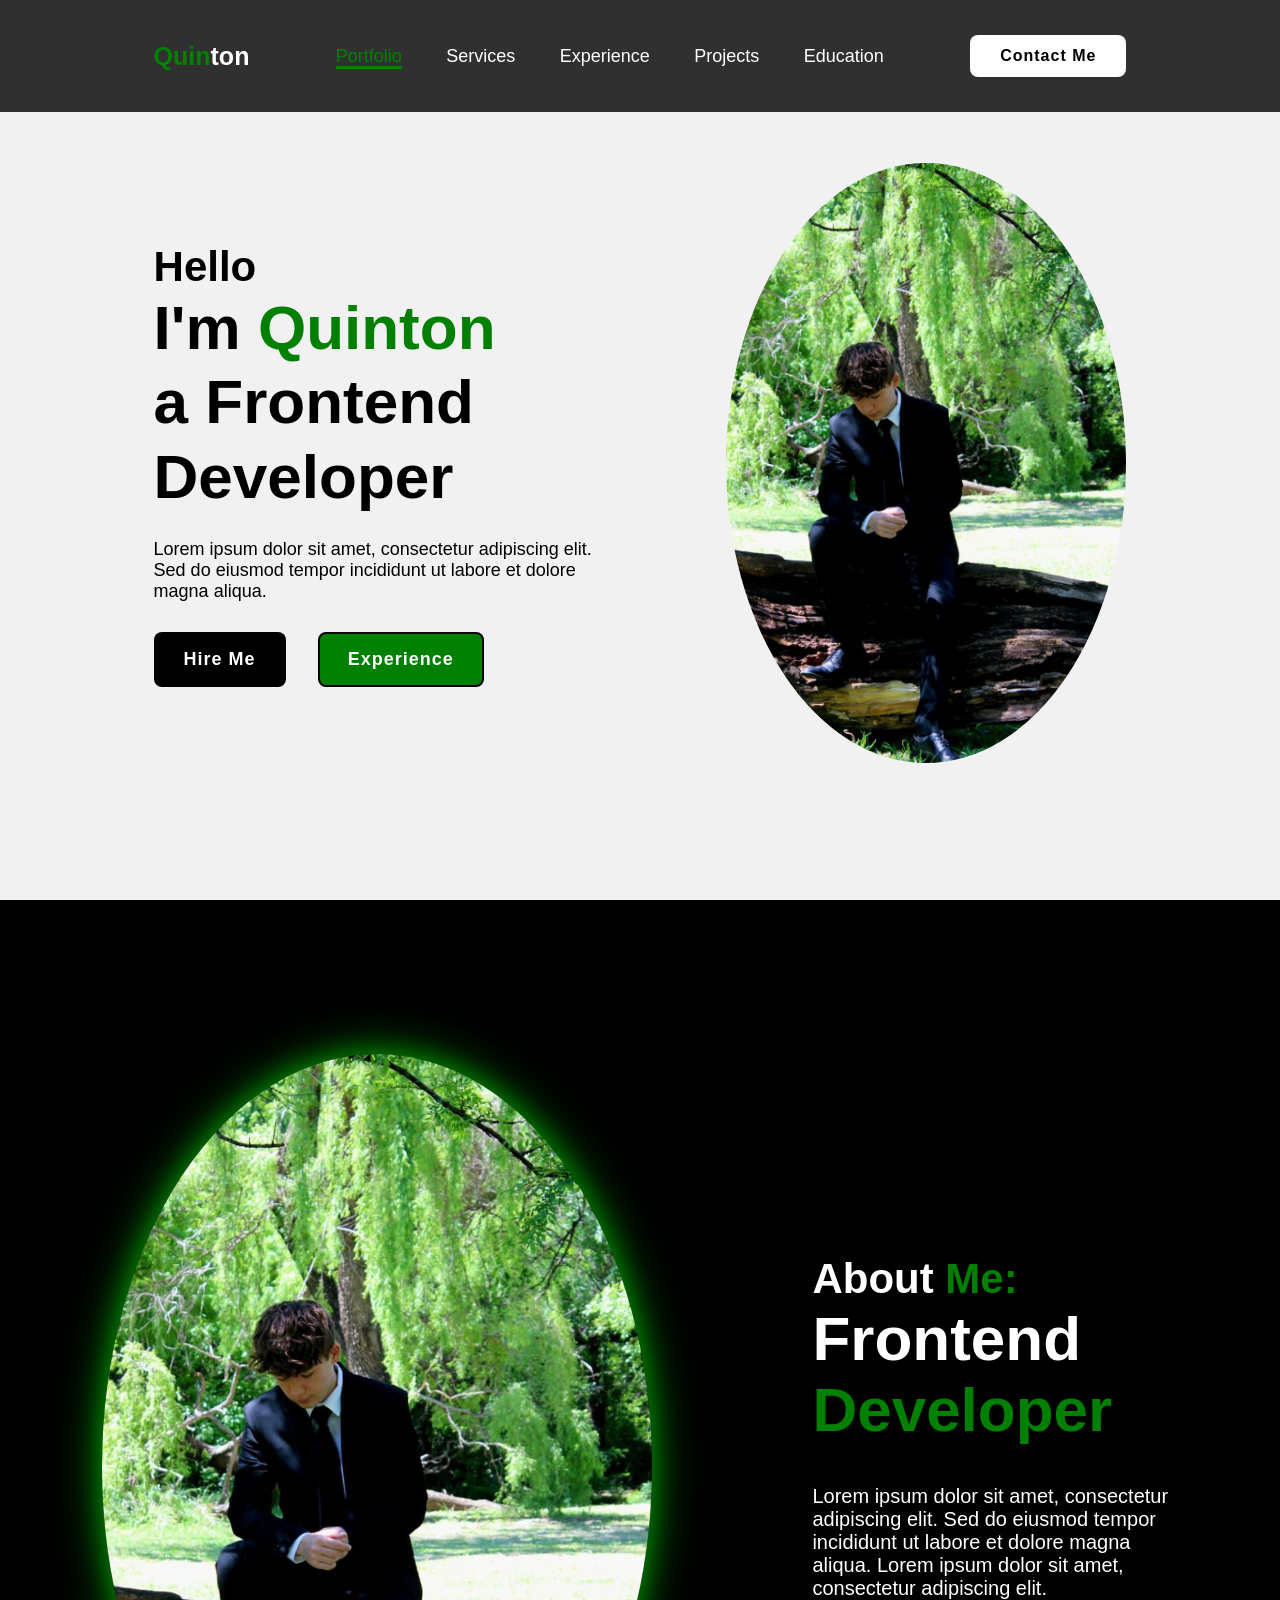
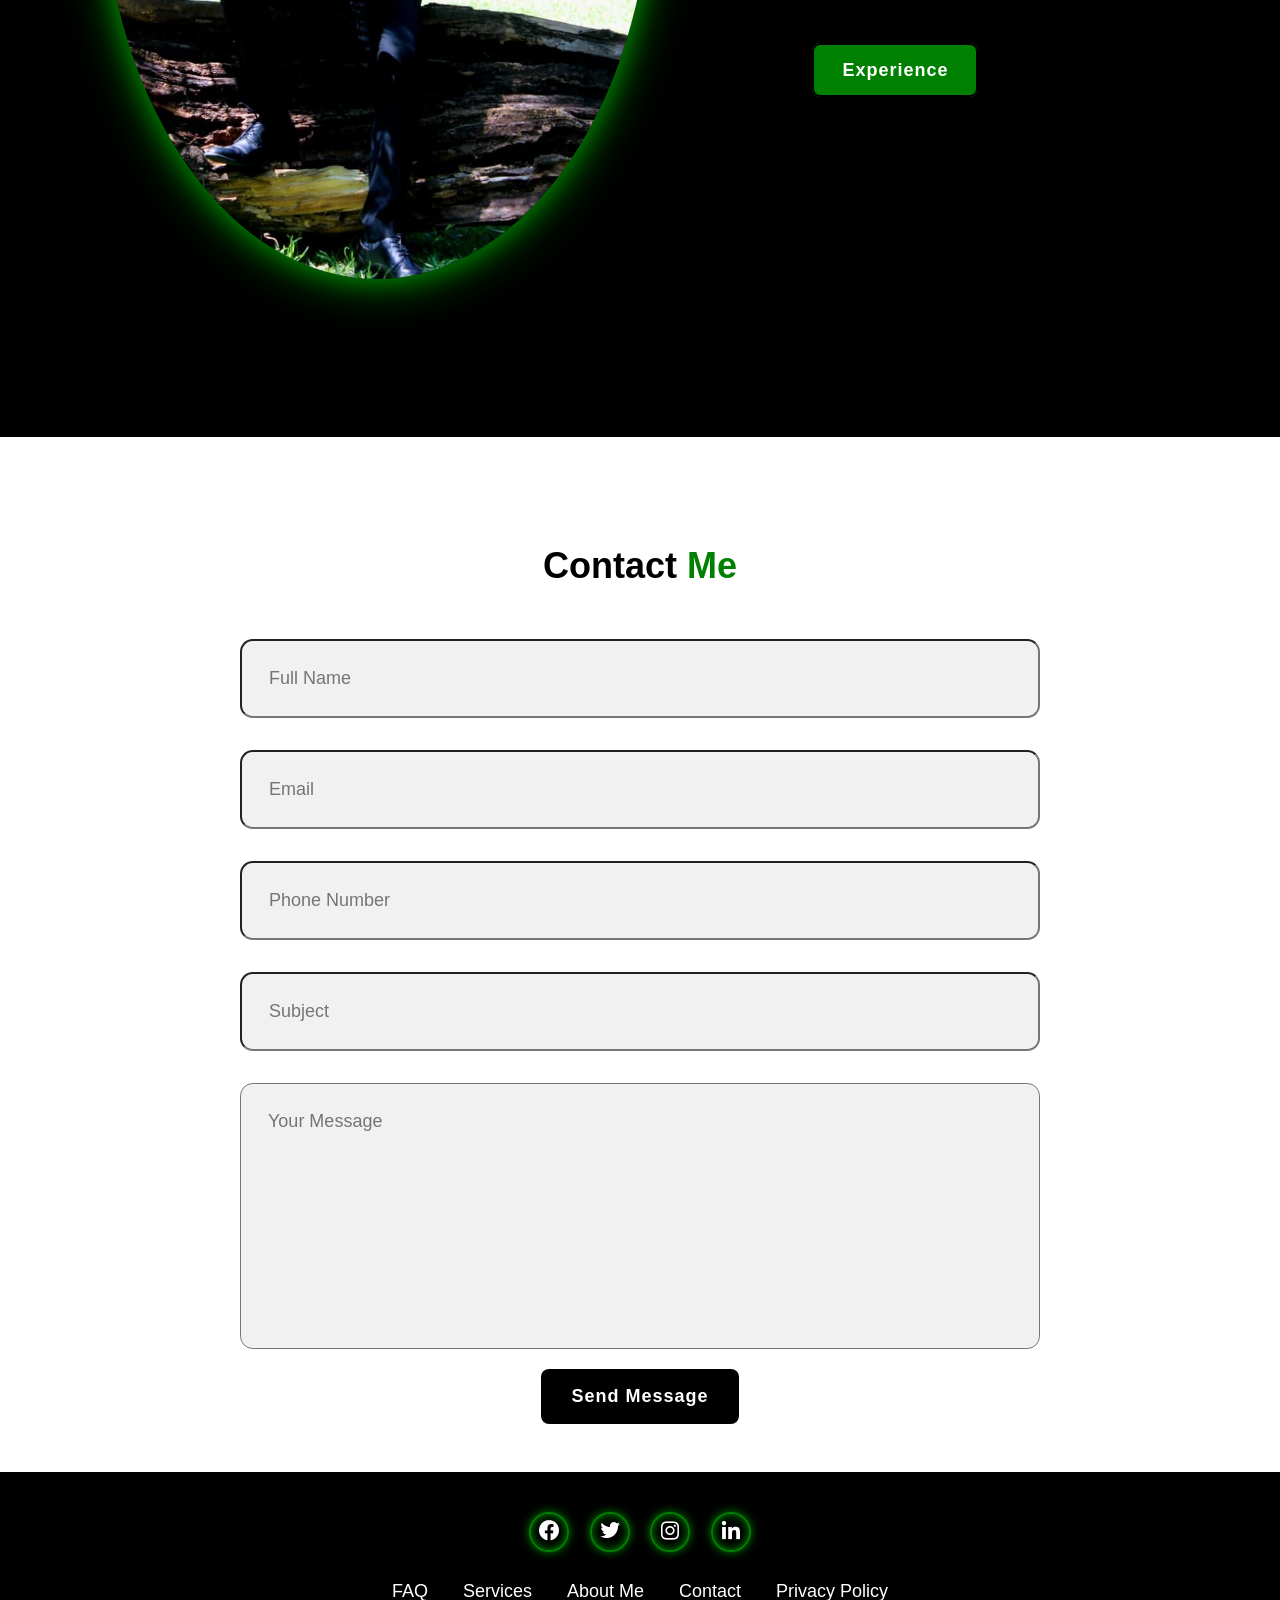
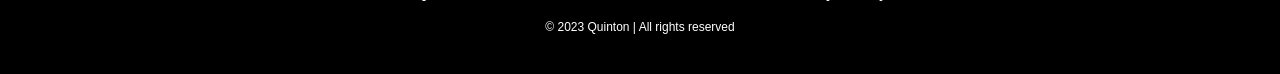
==== index.html @ c3e83a4f "Initial Portfolio" ====
<!DOCTYPE html>
<html lang="en">
    <head>
        <meta charset="UTF-8" />
        <meta name="viewport" content="width=device-width, initial-scale=1.0" />
        <title>Portfolio</title>
        <link rel="stylesheet" href="style.css" />
        <link href="https://unpkg.com/boxicons@2.1.4/css/boxicons.min.css"
        rel="stylesheet" />
    </head>
<body>
<header class="header">
    <a href="#" class="logo"><span>Quin</span>ton</a>
    <nav class="navbar">
        <a href="#" class="active">Portfolio</a>
        <a href="#">Services</a>
        <a href="#">Experience</a>
        <a href="#">Projects</a>
        <a href="#">Education</a>
    </nav>

    <a href="#" class="contact">Contact Me</a>
</header>

<section class="home">
<div class="home-content">
    <h3>Hello</h3>

<h1>I'm <span>Quinton<br></span>a Frontend Developer</h1>

<p>Lorem ipsum dolor sit amet, consectetur adipiscing elit. Sed do eiusmod tempor incididunt ut labore et dolore magna aliqua.</p>
<div class="btn-box">
    <button class="btn-1">Hire Me</button>
    <button class="btn-2">Experience</button>
</div>
</div>
    <div class="img-box">
        <img src="Pfp.jpeg" alt="" />
    </div>
</section>
<div class="section about">

    <div class="about-img">
        <img src="Pfp.jpeg" alt="" />
    </div>
    
    <div class="about-content">
        <h2 class="heading">About <span>Me:</span></h2>
        <h3>Frontend <span>Developer</span></h3>
        <p>Lorem ipsum dolor sit amet, consectetur adipiscing elit. Sed do eiusmod tempor incididunt ut labore et dolore magna aliqua. Lorem ipsum dolor sit amet, consectetur adipiscing elit.</p>
        <a href="#" class="btn-2">Experience</a>
    </div>
    </section>
</div>

<section class="contact-form">
    <h2 class="contact-me">Contact <span>Me</span></h2>

    <form action="#">

        <div class="input-box">
            <input type="text" placeholder="Full Name">
            <input type="email" placeholder="Email">
        </div>

        <div class="input-box">
            <input type="number" placeholder="Phone Number">
            <input type="text" placeholder="Subject">
        </div>

        <textarea name="" id="" cols="30" rows="10" placeholder="Your Message"></textarea>
        <input type="submit" value="Send Message" class="btn-1">
    </form>
</section>

<footer class="footer">

    <div class="social">
        <a href="#"><i class="bx bxl-facebook-circle"></i></a>
        <a href="#"><i class="bx bxl-twitter"></i></a>
        <a href="#"><i class="bx bxl-instagram"></i></a>
        <a href="#"><i class="bx bxl-linkedin"></i></a>
    </div>

    <ul class="list">
        <li>
            <a href="#">FAQ</a>
        </li>
        <li>
            <a href="#">Services</a>
        </li>
        <li>
            <a href="#">About Me</a>
        </li>
        <li>
            <a href="#">Contact</a>
        </li>
        <li>
            <a href="#">Privacy Policy</a>
        </li>
    </ul>

    <p class="copyright">© 2023 Quinton | All rights reserved</p>
</footer>
</body>
</html>
---- style.css ----
*{
    margin: 0;
    padding: 0;
    box-sizing: border-box;
    font-family: 'Poppins', sans-serif;
    text-decoration: none;
    list-style: none;
}

.header{
    position: fixed;
    top: 0;
    left: 0;
    width: 100%;
    padding: 35px 12%;
    background: rgba(0, 0, 0, 0.8);
    backdrop-filter: blur(10px);
    display: flex;
    justify-content: space-between;
    align-items: center;
    z-index: 100;
}
.logo{
    font-size: 25px;
    color: white;
    font-weight: 600;
    transition: 0.3s ease;
}
.logo:hover{
    color: green;
    text-shadow: 0 0 25px green,
                 0 0 50px green;
    transform: scale(1.1);             
}
span{
    color: green;
}
.navbar a{
    font-size: 18px;
    color: white;
    font-weight: 500;
    margin: 0 20px;
    border-bottom: 3px solid transparent;
    transition: 0.3s ease;
}
.navbar a:hover,
.navbar a.active{
    color: green;
    border-bottom: 3px solid green;
}
.contact{
    padding: 10px 28px;
    background-color: white;
    color: black;
    border: 2px solid transparent;
    border-radius: 8px;
    font-size: 16px;
    letter-spacing: 1px;
    font-weight: 600;
    transition: 0.3s ease;
}
.contact:hover{
    background-color: green;
    box-shadow: 0 0 25px green;
    color: white;
}
.home{
    width: 100%;
    min-height: 100vh;
    background: rgb(241, 241, 241);
    display: flex;
    align-items: center;
    gap: 7em;
    padding: 30px 12% 0;
}
.home-content{
    max-width: 800px;
}
.home-content h3{
    font-size: 42px;
}
.home-content h1{
    font-size: 62px;
    line-height: 1.2;
}
.home-content p{
    font-size: 18px;
    margin: 25px 0 30px;
}
.btn-box{
    width: 345px;
    display: flex;
    gap: 2em;
}
.btn-1{
    padding: 15px 28px;
    background-color: black;
    color: white;
    border: 2px solid transparent;
    border-radius: 8px;
    font-size: 18px;
    letter-spacing: 1px;
    font-weight: 600;
    transition: 0.3s ease;
    cursor: pointer;
}
.btn-1:hover{
    background-color: green;
    box-shadow: 0 0 25px green;
    border: 2px solid green;
}
.btn-2{
    padding: 15px 28px;
    background-color: green;
    color: white;
    border: 2px solid black;
    border-radius: 8px;
    font-size: 18px;
    letter-spacing: 1px;
    font-weight: 600;
    transition: 0.3s ease;
    cursor: pointer;
}
.btn-2:hover{
    background-color: black;
    box-shadow: 0 0 25px green;
}
.img-box img{
    border-radius: 50%;
    width: 400px;
}
::-webkit-scrollbar{
    width: 15px;
}
::-webkit-scrollbar-thumb{
    background-color: green;
}
::-webkit-scrollbar-track{
    background-color: rgba(0, 0, 0, 0.6);
    width: 50px;
}
.about{
    display: flex;
    justify-content: center;
    align-items: center;
    padding: 12% 8%;
    gap: 10em;
    background: black;
}
.about-img img{
    position: relative;
    width: 550px;
    box-shadow: 0 0 25px green,
                0 0 50px green;
    border-radius: 50%;            
}
.about-content h2{
  text-align: left;
  color: white;
  font-size: 42px;
}
.about-content h3{
    font-size: 62px;
    color: white;
}
.about-content p{
    color: white;
    font-size: 20px;
    margin: 2em 0 3em;
}

.contact-form h2{
    text-align: center;
    margin-top: 3em;
    margin-bottom: 1em;
    font-size: 36px;
}
.contact-form form{
    max-width: 50em;
    margin: 1rem auto;
    text-align: center;
    margin-bottom: 3em;
}
.contact-form form input-box{
    display: flex;
    justify-content: center;
    flex-wrap: wrap;
}
.contact-form form .input-box input, .contact-form form textarea{
 width: 100%;
 padding: 1.5em;
 font-size: 18px;
 color: black;
 background: rgb(241, 241, 241);
 border-radius: .8rem;
 margin: 1rem 0;
 resize: none;  
}
.footer{
    position: relative;
    bottom: 0;
    width: 100%;
    padding: 40px 0;
    background-color: black;
}
.footer .social{
    text-align: center;
    padding-bottom: 25px;
    color: white;
}
.footer .social a{
    color: white;
    font-size: 24px;
    border: 2px solid green;
    width: 40px;
    height: 40px;
    line-height: 38px;
    display: inline-block;
    text-align: center;
    border-radius: 50%;
    margin: 0 8px;
    box-shadow: inset 0 0 10px green, 0 0 10px green;
    transition: 0.3s ease;
}
.footer .social a:hover{
    transform: scale(1.2)translateY(-10px);
    color: green;
    border: 2px solid green;
}
.footer ul{
    margin-top: 0;
    padding: 0;
    font-size: 18px;
    line-height: 1.6;
    margin-bottom: 0;
    text-align: center;
}
.footer ul li a{
    color: white;
    border-bottom: 2px solid transparent;
    transition: 0.3s ease;
}
.footer ul li a:hover{
    border-bottom: 3px solid green;
}
.footer ul li{
    display: inline-block;
    padding: 0 15px;
}
.footer .copyright{
    text-align: center;
    color: white;
    font-size: 12px;
    margin-top: 15px;
}
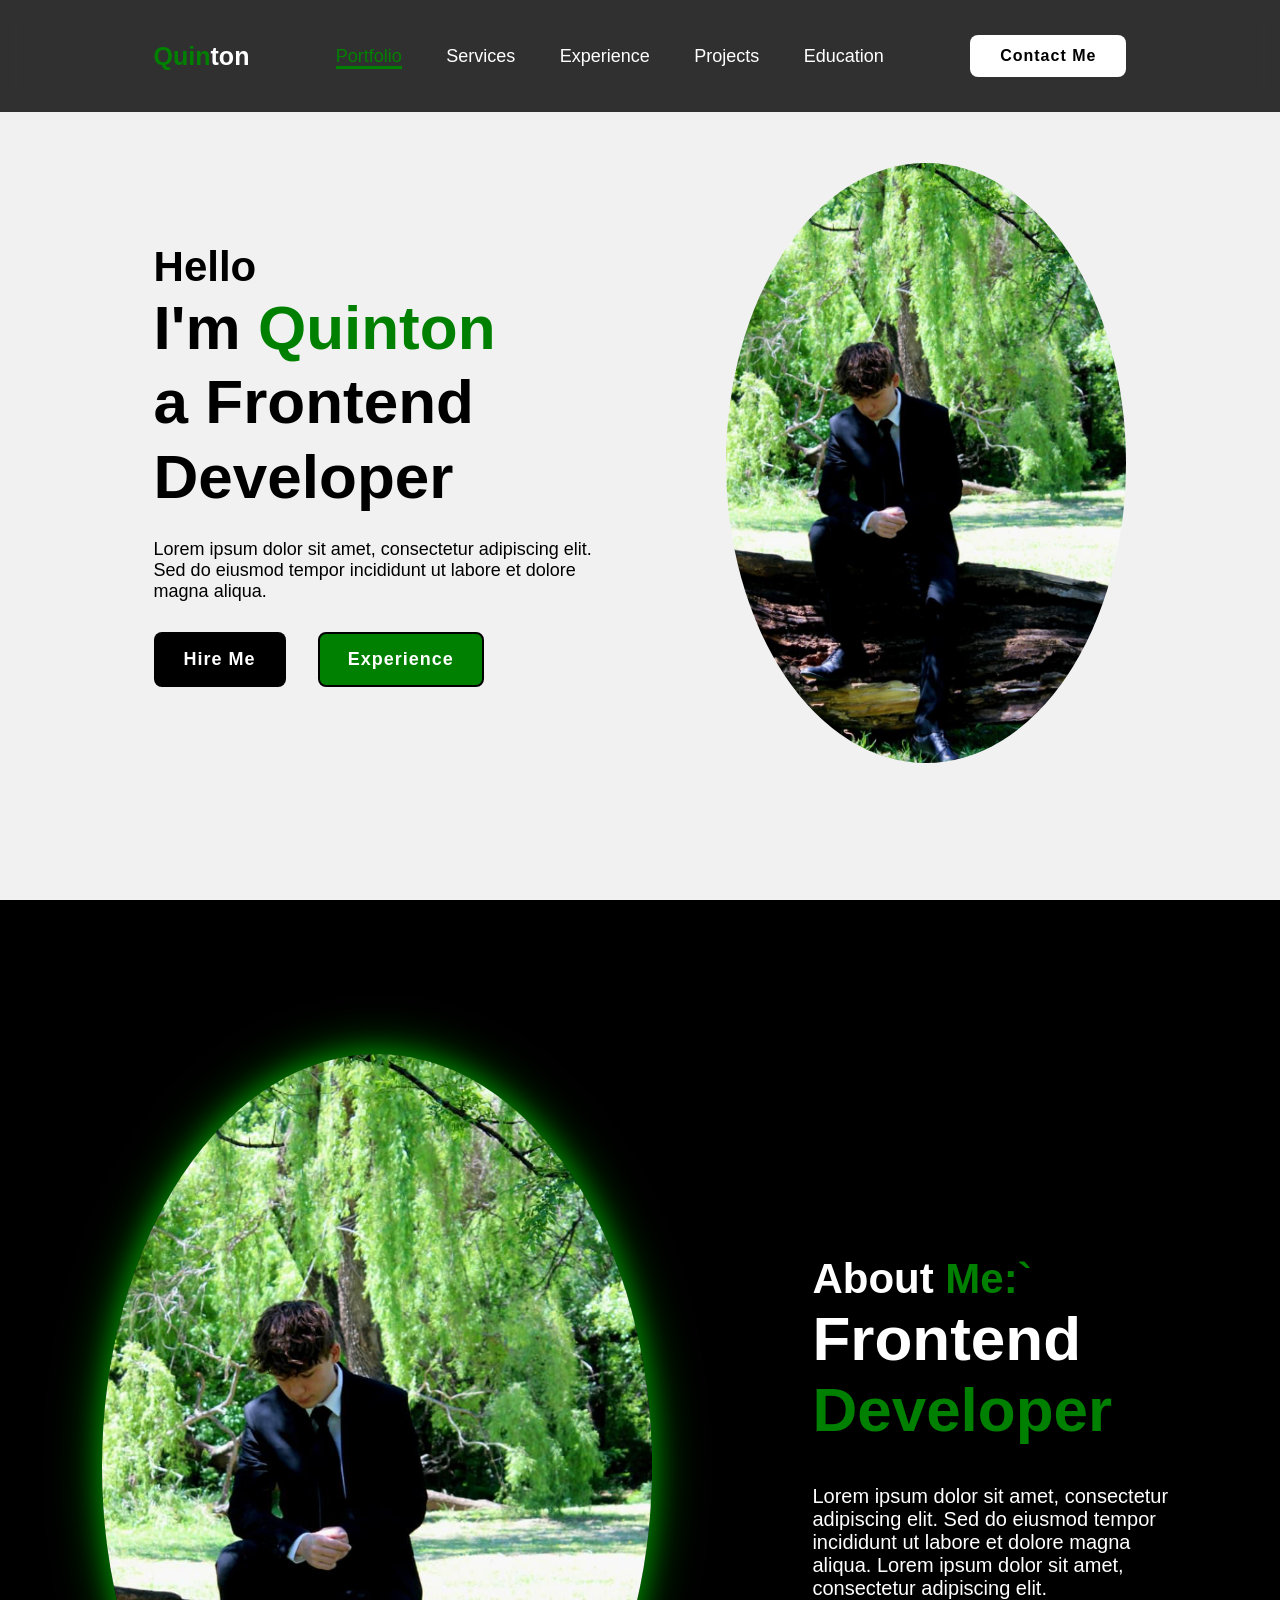
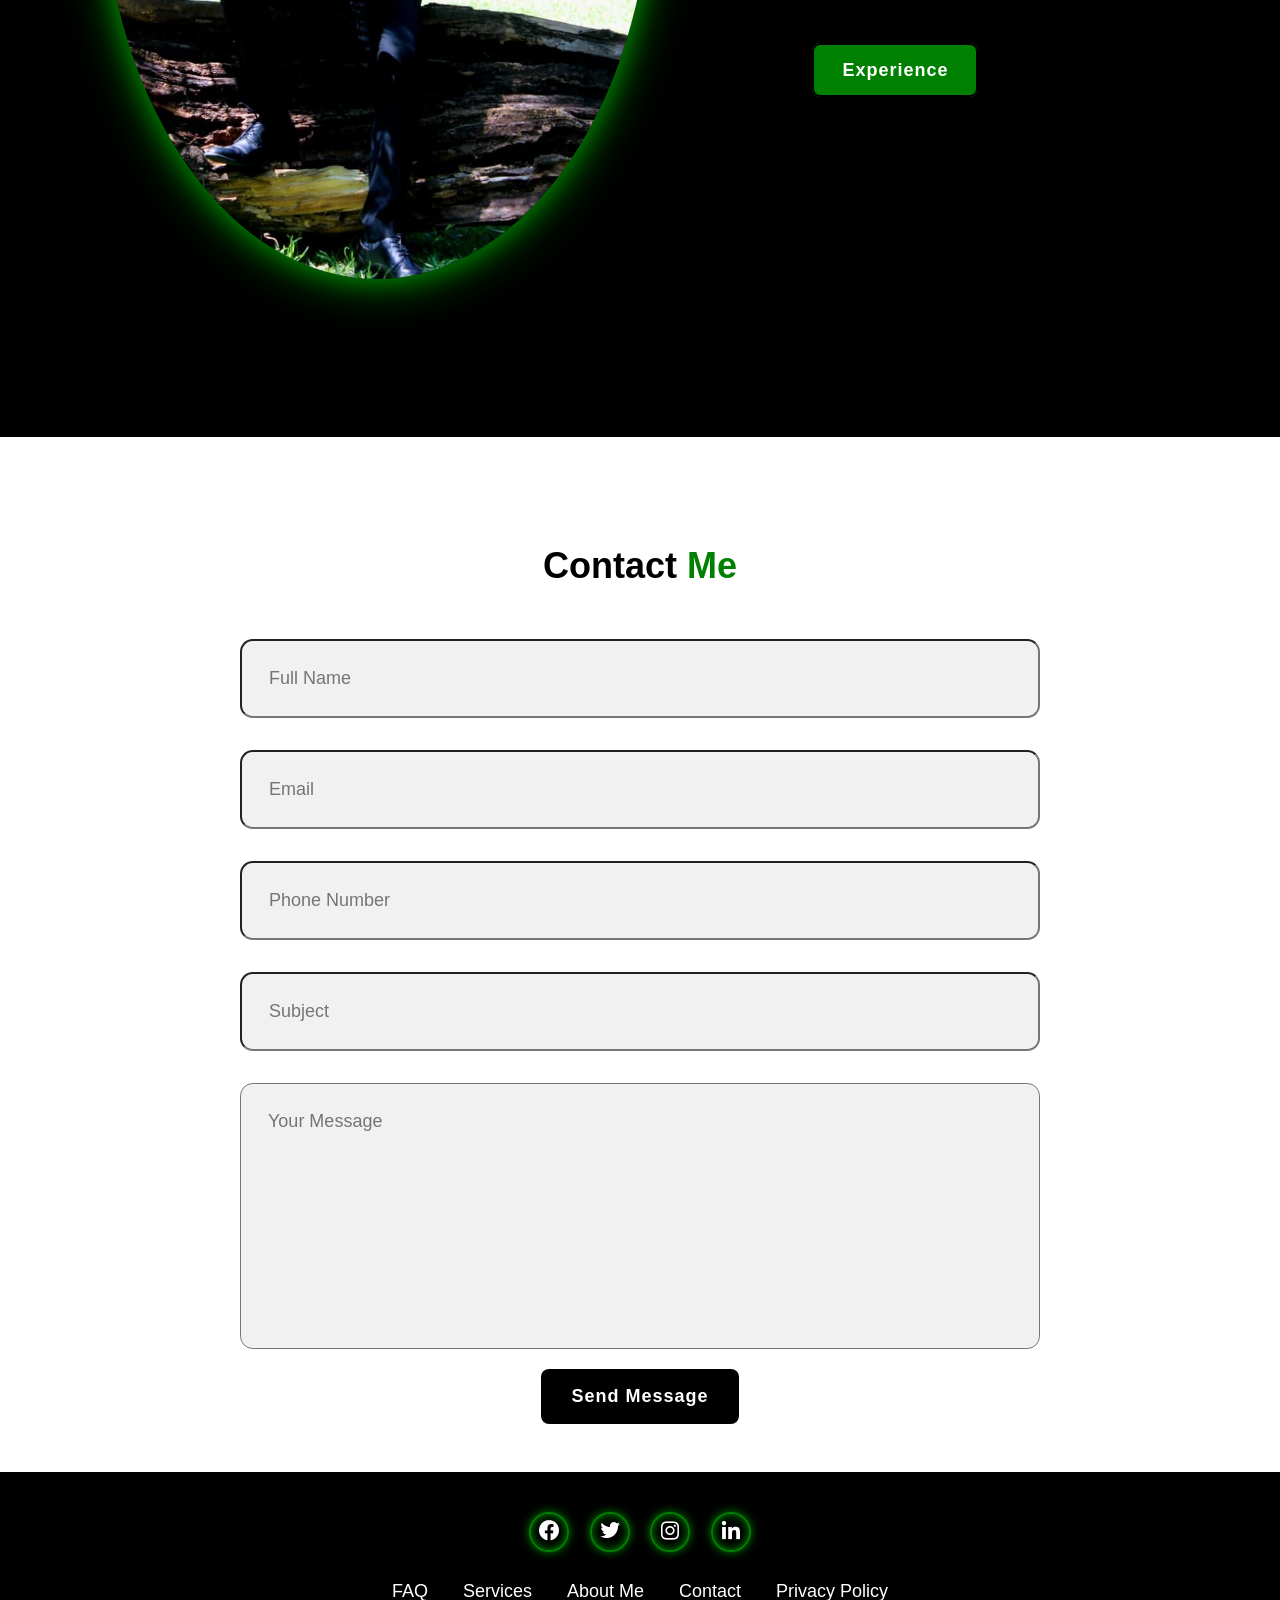
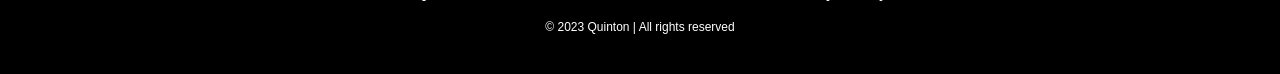
==== commit 36027222: "Update Portfolio Projects Page" ====
--- a/index.html
+++ b/index.html
@@ -15,7 +15,7 @@
         <a href="#" class="active">Portfolio</a>
         <a href="#">Services</a>
         <a href="#">Experience</a>
-        <a href="#">Projects</a>
+        <a href="projects.html">Projects</a>
         <a href="#">Education</a>
     </nav>
 
@@ -45,7 +45,7 @@
     </div>
     
     <div class="about-content">
-        <h2 class="heading">About <span>Me:</span></h2>
+        <h2 class="heading">About <span>Me:`</span></h2>
         <h3>Frontend <span>Developer</span></h3>
         <p>Lorem ipsum dolor sit amet, consectetur adipiscing elit. Sed do eiusmod tempor incididunt ut labore et dolore magna aliqua. Lorem ipsum dolor sit amet, consectetur adipiscing elit.</p>
         <a href="#" class="btn-2">Experience</a>
@@ -79,7 +79,7 @@
         <a href="#"><i class="bx bxl-facebook-circle"></i></a>
         <a href="#"><i class="bx bxl-twitter"></i></a>
         <a href="#"><i class="bx bxl-instagram"></i></a>
-        <a href="#"><i class="bx bxl-linkedin"></i></a>
+        <a href="https://github.com/quintonviljoen2007-ux"><i class="bx bxl-linkedin"></i></a>
     </div>
 
     <ul class="list">
--- a/style.css
+++ b/style.css
@@ -252,4 +252,86 @@
     color: white;
     font-size: 12px;
     margin-top: 15px;
+}
+
+.projects-page {
+    min-height: 100vh;
+    padding: 120px 8% 60px;
+    background: #f4f4f4;
+    text-align: center;
+}
+
+.projects-page h1 {
+    font-size: 48px;
+    color: #111;
+    margin-bottom: 15px;
+}
+
+.projects-page h1 span {
+    color: green;
+}
+
+.projects-intro {
+    font-size: 18px;
+    color: #555;
+    margin-bottom: 50px;
+}
+
+.projects-container {
+    display: grid;
+    grid-template-columns: repeat(auto-fit, minmax(280px, 1fr));
+    gap: 30px;
+}
+
+.project-card {
+    background: white;
+    padding: 35px;
+    border-radius: 20px;
+    box-shadow: 0 0 25px rgba(0, 0, 0, 0.1);
+    transition: 0.3s ease;
+}
+
+.project-card:hover {
+    transform: translateY(-10px);
+    box-shadow: 0 0 30px rgba(255, 69, 0, 0.3);
+}
+
+.project-card i {
+    font-size: 50px;
+    color: green;
+    margin-bottom: 20px;
+}
+
+.project-card h3 {
+    font-size: 24px;
+    margin-bottom: 15px;
+    color: #111;
+}
+
+.project-card p {
+    font-size: 16px;
+    color: #555;
+    margin-bottom: 25px;
+}
+
+.project-buttons {
+    display: flex;
+    justify-content: center;
+    gap: 15px;
+    flex-wrap: wrap;
+}
+
+.project-buttons a {
+    display: inline-block;
+    padding: 12px 22px;
+    background: green;
+    color: white;
+    text-decoration: none;
+    border-radius: 8px;
+    font-weight: 600;
+    transition: 0.3s ease;
+}
+
+.project-buttons a:hover {
+    background: #111;
 }
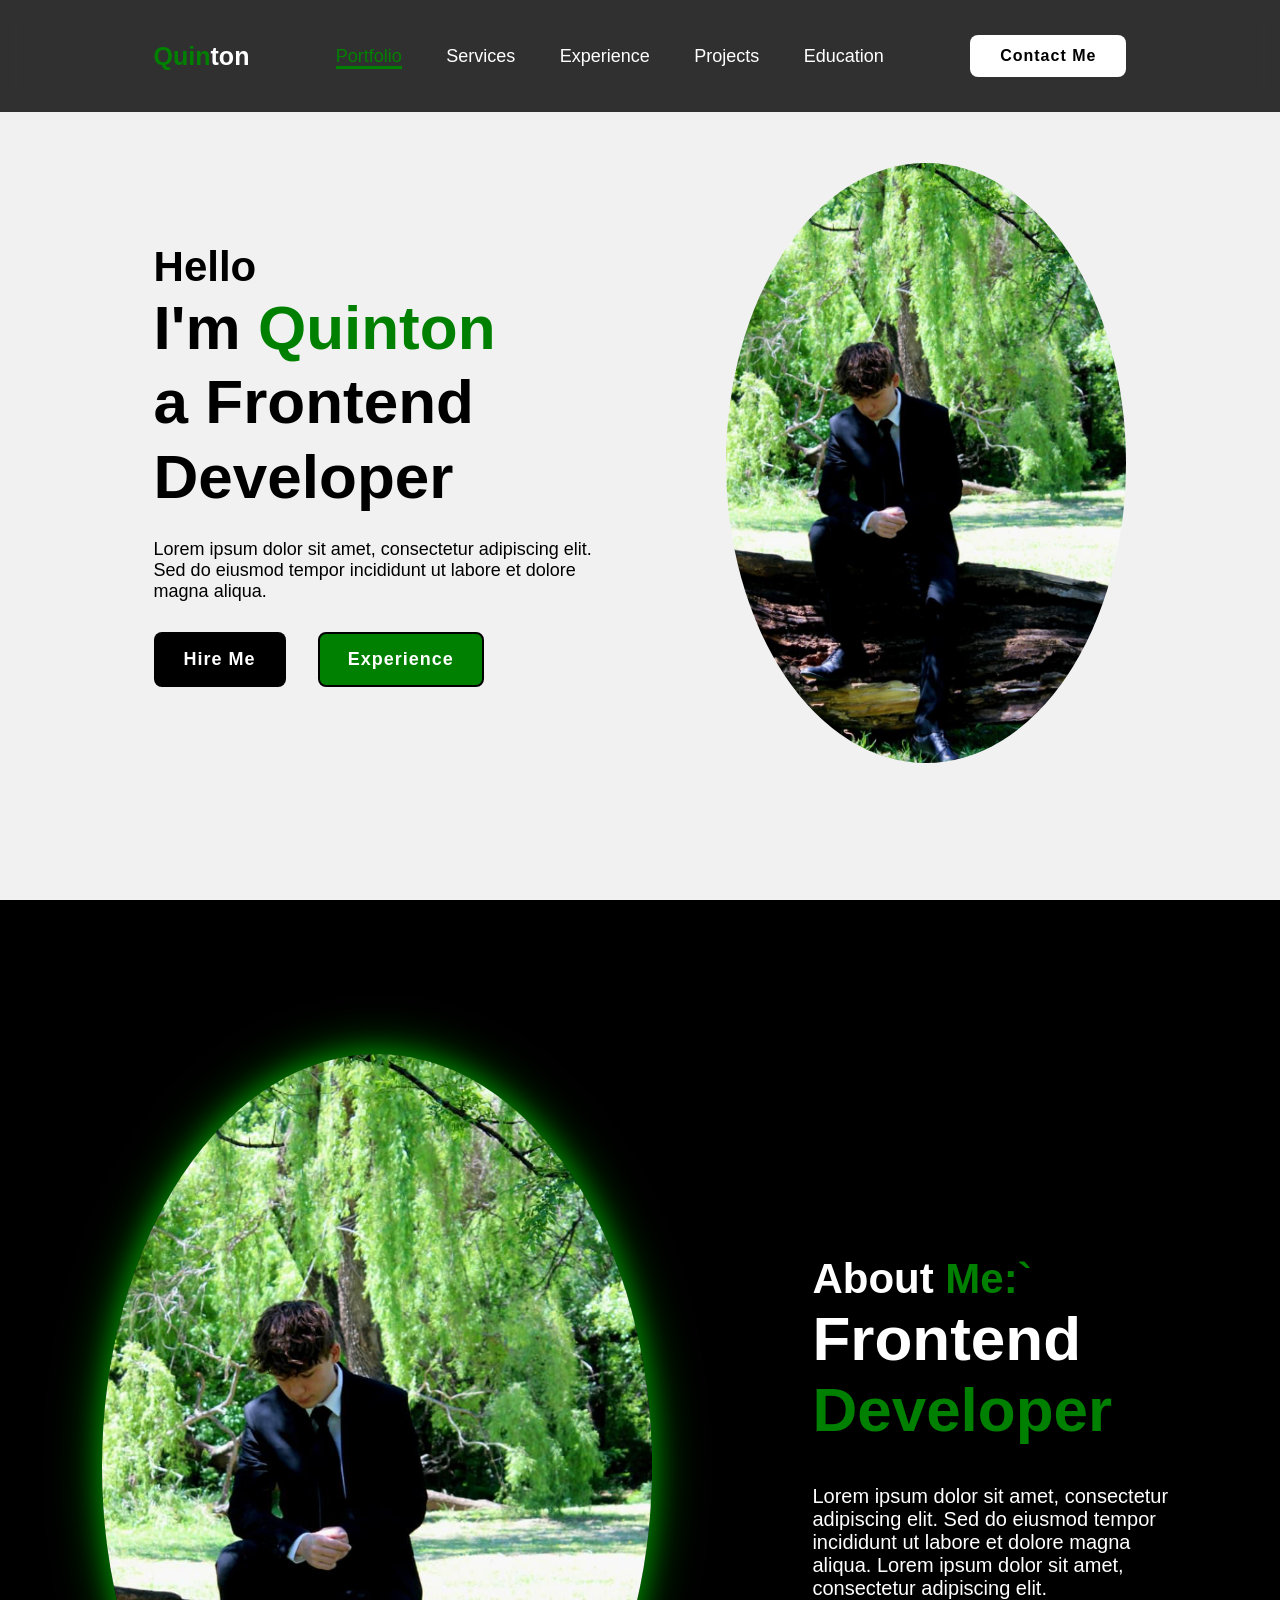
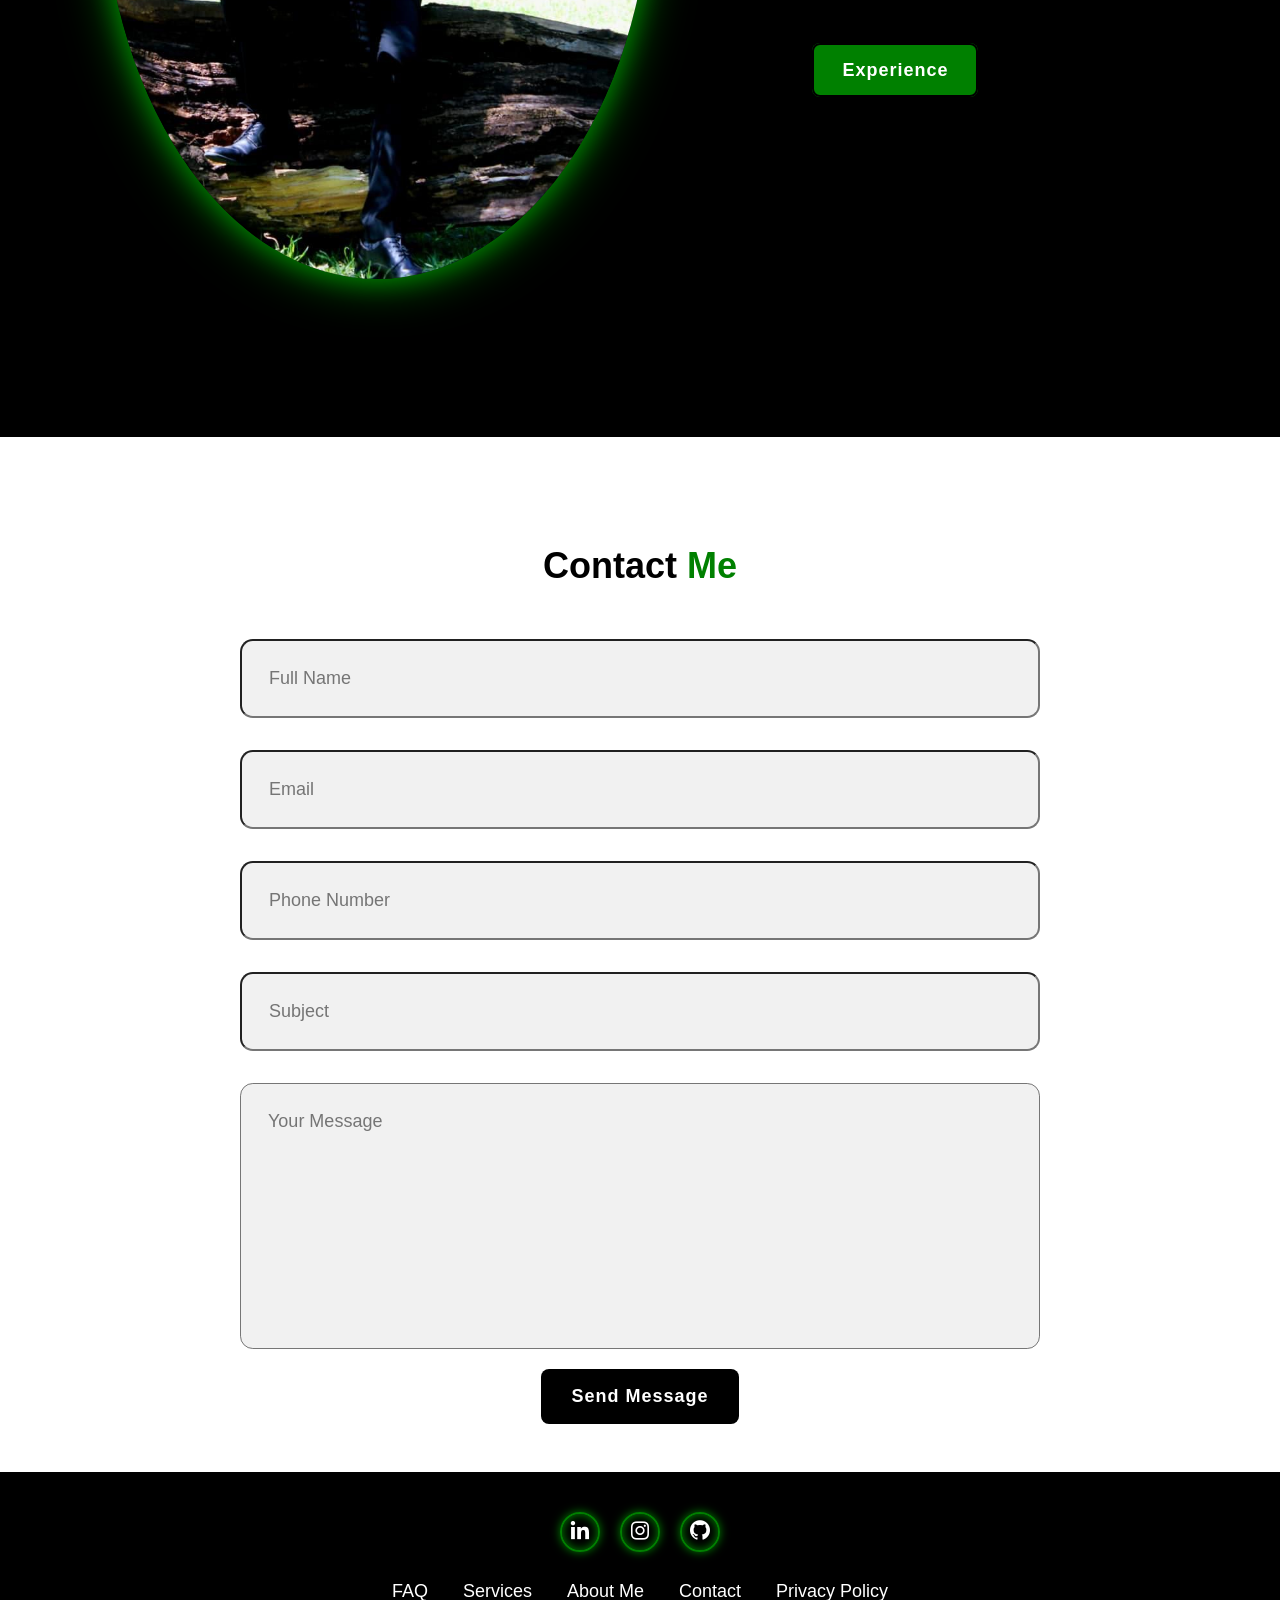
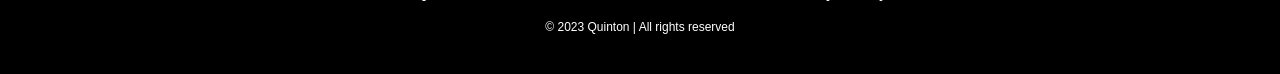
==== commit a881bc96: "add services page" ====
--- a/index.html
+++ b/index.html
@@ -75,11 +75,10 @@
 
 <footer class="footer">
 
-    <div class="social">
-        <a href="#"><i class="bx bxl-facebook-circle"></i></a>
-        <a href="#"><i class="bx bxl-twitter"></i></a>
+    <div class="social">    
+        <a href="#"><i class="bx bxl-linkedin"></i></a>
         <a href="#"><i class="bx bxl-instagram"></i></a>
-        <a href="https://github.com/quintonviljoen2007-ux"><i class="bx bxl-linkedin"></i></a>
+        <a href="https://github.com/quintonviljoen2007-ux"><i class="bx bxl-github"></i></a>
     </div>
 
     <ul class="list">
--- a/style.css
+++ b/style.css
@@ -334,4 +334,157 @@
 
 .project-buttons a:hover {
     background: #111;
+}
+
+@media (max-width: 768px) {
+
+    .header {
+        padding: 20px;
+        flex-direction: column;
+        gap: 15px;
+    }
+
+    .navbar {
+        display: flex;
+        flex-wrap: wrap;
+        justify-content: center;
+        gap: 10px;
+    }
+
+    .navbar a {
+        font-size: 14px;
+        margin: 5px;
+    }
+
+    .contact {
+        display: none;
+    }
+
+    .home {
+        flex-direction: column-reverse;
+        text-align: center;
+        padding: 120px 20px 50px;
+    }
+
+    .home-content h1 {
+        font-size: 36px;
+    }
+
+    .home-content p {
+        font-size: 16px;
+    }
+
+    .btn-box {
+        display: flex;
+        flex-direction: column;
+        align-items: center;
+        gap: 15px;
+    }
+
+    .btn-1,
+    .btn-2 {
+        width: 200px;
+    }
+
+    .img-box img,
+    .about-img img {
+        width: 250px;
+    }
+
+    .about {
+        flex-direction: column;
+        text-align: center;
+        padding: 50px 20px;
+    }
+
+    .contact-form form {
+        width: 90%;
+    }
+
+    .input-box {
+        flex-direction: column;
+    }
+
+    .input-box input {
+        width: 100%;
+    }
+
+.services-page {
+    padding: 120px 20px 50px;
+}
+
+.services-page h1 {
+    font-size: 36px;
+}
+
+.services-intro {
+    font-size: 16px;
+}
+
+.service-card {
+    padding: 30px 20px;
+}
+
+}
+
+.services-page {
+    min-height: 100vh;
+    padding: 120px 8% 60px;
+    background: #f4f4f4;
+    text-align: center;
+}
+
+.services-page h1 {
+    font-size: 48px;
+    color: #111;
+    margin-bottom: 15px;
+}
+
+.services-page h1 span {
+    color: green;
+}
+
+.services-intro {
+    font-size: 18px;
+    color: #555;
+    max-width: 700px;
+    margin: 0 auto 50px;
+    line-height: 1.6;
+}
+
+.services-container {
+    display: grid;
+    grid-template-columns: repeat(auto-fit, minmax(260px, 1fr));
+    gap: 30px;
+}
+
+.service-card {
+    background: white;
+    padding: 35px 25px;
+    border-radius: 20px;
+    box-shadow: 0 0 25px rgba(0, 0, 0, 0.08);
+    transition: 0.3s ease;
+}
+
+.service-card:hover {
+    transform: translateY(-10px);
+    box-shadow: 0 0 30px rgba(255, 69, 0, 0.3);
+}
+
+.service-card i {
+    font-size: 55px;
+    color: green;
+    margin-bottom: 20px;
+}
+
+.service-card h3 {
+    font-size: 24px;
+    color: #111;
+    margin-bottom: 15px;
+}
+
+.service-card p {
+    font-size: 16px;
+    color: #555;
+    line-height: 1.6;
 }
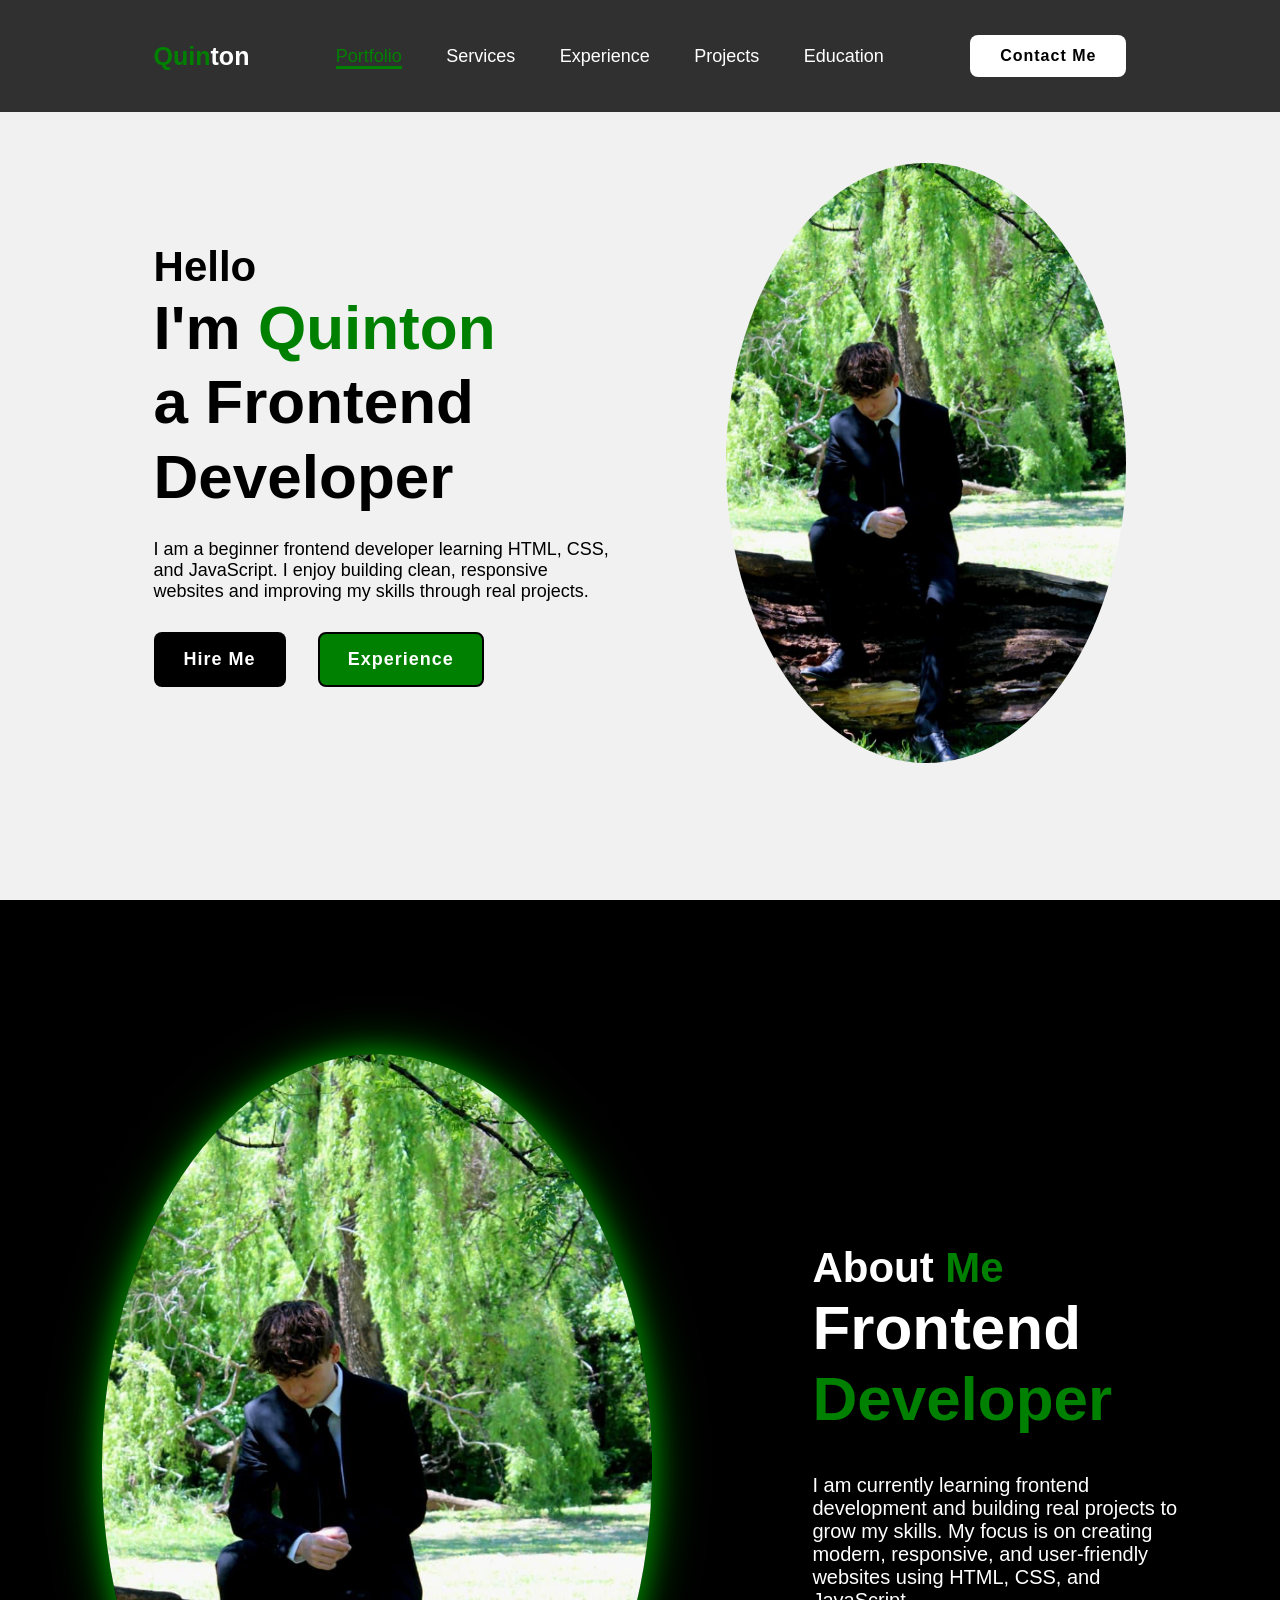
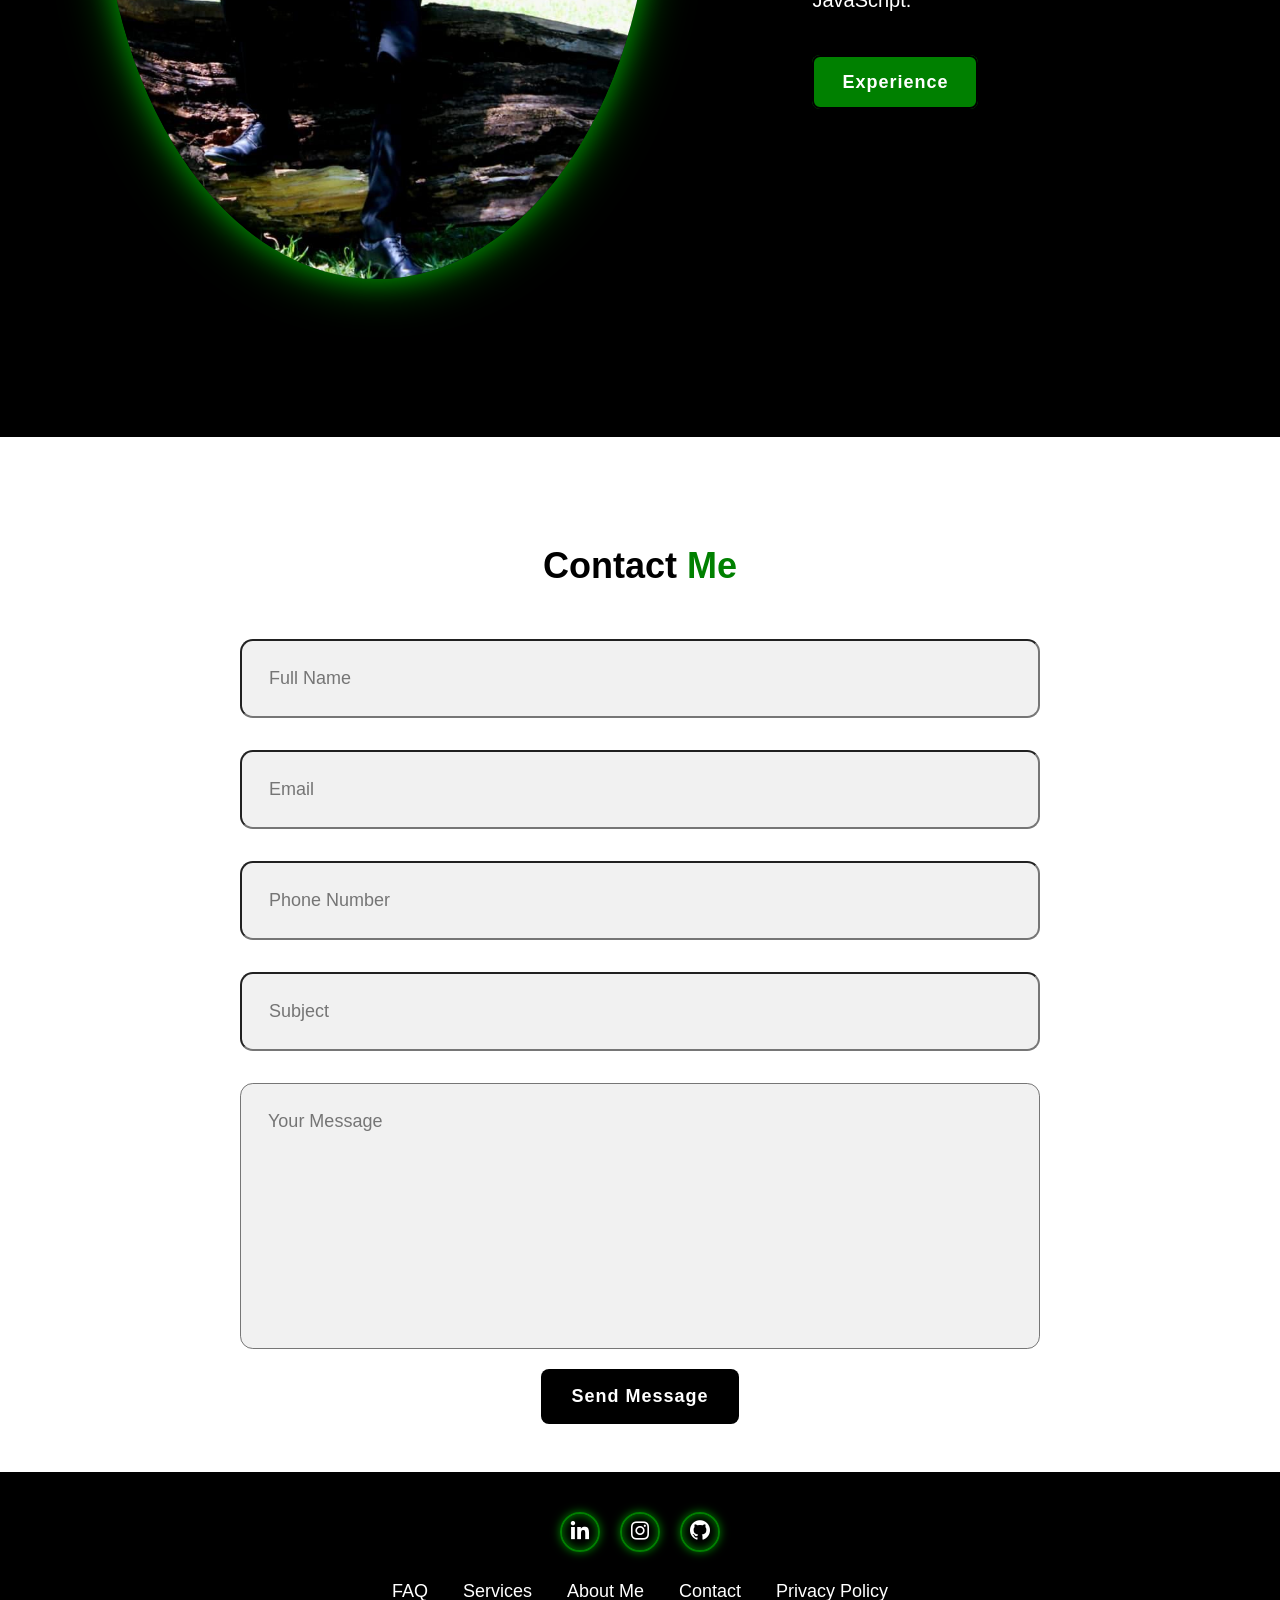
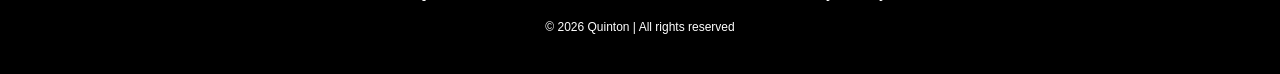
==== commit c443e981: "Working form" ====
--- a/index.html
+++ b/index.html
@@ -1,105 +1,129 @@
 <!DOCTYPE html>
 <html lang="en">
-    <head>
-        <meta charset="UTF-8" />
-        <meta name="viewport" content="width=device-width, initial-scale=1.0" />
-        <title>Portfolio</title>
-        <link rel="stylesheet" href="style.css" />
-        <link href="https://unpkg.com/boxicons@2.1.4/css/boxicons.min.css"
-        rel="stylesheet" />
-    </head>
+<head>
+    <meta charset="UTF-8" />
+    <meta name="viewport" content="width=device-width, initial-scale=1.0" />
+    <title>Portfolio</title>
+    <link rel="stylesheet" href="style.css" />
+    <link href="https://unpkg.com/boxicons@2.1.4/css/boxicons.min.css" rel="stylesheet" />
+</head>
+
 <body>
+
 <header class="header">
-    <a href="#" class="logo"><span>Quin</span>ton</a>
+    <a href="index.html" class="logo"><span>Quin</span>ton</a>
+
     <nav class="navbar">
-        <a href="#" class="active">Portfolio</a>
-        <a href="#">Services</a>
-        <a href="#">Experience</a>
+        <a href="index.html" class="active">Portfolio</a>
+        <a href="services.html">Services</a>
+        <a href="experience.html">Experience</a>
         <a href="projects.html">Projects</a>
-        <a href="#">Education</a>
+        <a href="education.html">Education</a>
     </nav>
 
-    <a href="#" class="contact">Contact Me</a>
+    <a href="#contact" class="contact">Contact Me</a>
 </header>
 
-<section class="home">
-<div class="home-content">
-    <h3>Hello</h3>
+<section class="home" id="home">
+    <div class="home-content">
+        <h3>Hello</h3>
 
-<h1>I'm <span>Quinton<br></span>a Frontend Developer</h1>
+        <h1>I'm <span>Quinton<br></span>a Frontend Developer</h1>
 
-<p>Lorem ipsum dolor sit amet, consectetur adipiscing elit. Sed do eiusmod tempor incididunt ut labore et dolore magna aliqua.</p>
-<div class="btn-box">
-    <button class="btn-1">Hire Me</button>
-    <button class="btn-2">Experience</button>
-</div>
-</div>
+        <p>
+            I am a beginner frontend developer learning HTML, CSS, and JavaScript.
+            I enjoy building clean, responsive websites and improving my skills through real projects.
+        </p>
+
+        <div class="btn-box">
+            <a href="#contact" class="btn-1">Hire Me</a>
+            <a href="experience.html" class="btn-2">Experience</a>
+        </div>
+    </div>
+
     <div class="img-box">
-        <img src="Pfp.jpeg" alt="" />
+        <img src="Pfp.jpeg" alt="Quinton profile picture" />
     </div>
 </section>
-<div class="section about">
 
+<section class="about" id="about">
     <div class="about-img">
-        <img src="Pfp.jpeg" alt="" />
+        <img src="Pfp.jpeg" alt="Quinton profile picture" />
     </div>
     
     <div class="about-content">
-        <h2 class="heading">About <span>Me:`</span></h2>
+        <h2 class="heading">About <span>Me</span></h2>
         <h3>Frontend <span>Developer</span></h3>
-        <p>Lorem ipsum dolor sit amet, consectetur adipiscing elit. Sed do eiusmod tempor incididunt ut labore et dolore magna aliqua. Lorem ipsum dolor sit amet, consectetur adipiscing elit.</p>
-        <a href="#" class="btn-2">Experience</a>
+
+        <p>
+            I am currently learning frontend development and building real projects to grow my skills.
+            My focus is on creating modern, responsive, and user-friendly websites using HTML, CSS, and JavaScript.
+        </p>
+
+        <a href="experience.html" class="btn-2">Experience</a>
     </div>
-    </section>
-</div>
+</section>
 
-<section class="contact-form">
+<section class="contact-form" id="contact">
     <h2 class="contact-me">Contact <span>Me</span></h2>
 
-    <form action="#">
+    <form action="https://formspree.io/f/mvzjakab" method="POST">
 
         <div class="input-box">
-            <input type="text" placeholder="Full Name">
-            <input type="email" placeholder="Email">
+            <input type="text" name="name" placeholder="Full Name" required>
+            <input type="email" name="email" placeholder="Email" required>
         </div>
 
         <div class="input-box">
-            <input type="number" placeholder="Phone Number">
-            <input type="text" placeholder="Subject">
+            <input type="tel" name="phone" placeholder="Phone Number">
+            <input type="text" name="subject" placeholder="Subject">
         </div>
 
-        <textarea name="" id="" cols="30" rows="10" placeholder="Your Message"></textarea>
+        <textarea name="message" cols="30" rows="10" placeholder="Your Message" required></textarea>
+
         <input type="submit" value="Send Message" class="btn-1">
     </form>
 </section>
 
 <footer class="footer">
+    <div class="social">    
+        <a href="#" target="_blank">
+            <i class="bx bxl-linkedin"></i>
+        </a>
 
-    <div class="social">    
-        <a href="#"><i class="bx bxl-linkedin"></i></a>
-        <a href="#"><i class="bx bxl-instagram"></i></a>
-        <a href="https://github.com/quintonviljoen2007-ux"><i class="bx bxl-github"></i></a>
+        <a href="#" target="_blank">
+            <i class="bx bxl-instagram"></i>
+        </a>
+
+        <a href="https://github.com/quintonviljoen2007-ux" target="_blank">
+            <i class="bx bxl-github"></i>
+        </a>
     </div>
 
     <ul class="list">
         <li>
             <a href="#">FAQ</a>
         </li>
+
         <li>
-            <a href="#">Services</a>
+            <a href="services.html">Services</a>
         </li>
+
         <li>
-            <a href="#">About Me</a>
+            <a href="#about">About Me</a>
         </li>
+
         <li>
-            <a href="#">Contact</a>
+            <a href="#contact">Contact</a>
         </li>
+
         <li>
             <a href="#">Privacy Policy</a>
         </li>
     </ul>
 
-    <p class="copyright">© 2023 Quinton | All rights reserved</p>
+    <p class="copyright">© 2026 Quinton | All rights reserved</p>
 </footer>
+
 </body>
-</html>
+</html>
--- a/style.css
+++ b/style.css
@@ -468,7 +468,7 @@
 
 .service-card:hover {
     transform: translateY(-10px);
-    box-shadow: 0 0 30px rgba(255, 69, 0, 0.3);
+    box-shadow: 0 0 30px rgba(0, 0, 0, 0.08);
 }
 
 .service-card i {
@@ -487,4 +487,314 @@
     font-size: 16px;
     color: #555;
     line-height: 1.6;
+}
+
+.experience-page {
+    min-height: 100vh;
+    padding: 120px 8% 70px;
+    background: #f4f4f4;
+}
+
+.experience-hero {
+    text-align: center;
+    margin-bottom: 50px;
+}
+
+.experience-hero h1 {
+    font-size: 52px;
+    color: #111;
+    margin-bottom: 15px;
+}
+
+.experience-hero h1 span {
+    color: green;
+}
+
+.experience-hero p {
+    max-width: 750px;
+    margin: auto;
+    font-size: 18px;
+    color: #555;
+    line-height: 1.7;
+}
+
+.experience-stats {
+    display: grid;
+    grid-template-columns: repeat(auto-fit, minmax(180px, 1fr));
+    gap: 25px;
+    margin-bottom: 70px;
+}
+
+.stat-box {
+    background: white;
+    padding: 30px 20px;
+    text-align: center;
+    border-radius: 18px;
+    box-shadow: 0 0 25px rgba(0, 0, 0, 0.08);
+    transition: 0.3s ease;
+    border-top: 4px solid green;
+}
+
+.stat-box:hover {
+    transform: translateY(-8px);
+    box-shadow: 0 0 30px rgba(255, 69, 0, 0.25);
+}
+
+.stat-box h3 {
+    font-size: 34px;
+    color: green;
+    margin-bottom: 8px;
+}
+
+.stat-box p {
+    font-size: 15px;
+    color: #555;
+    font-weight: 600;
+}
+
+.timeline {
+    max-width: 900px;
+    margin: auto;
+    position: relative;
+}
+
+.timeline::before {
+    content: '';
+    position: absolute;
+    left: 30px;
+    top: 0;
+    width: 3px;
+    height: 100%;
+    background: green;
+    border-radius: 10px;
+}
+
+.timeline-item {
+    display: flex;
+    gap: 25px;
+    margin-bottom: 35px;
+    position: relative;
+}
+
+.timeline-icon {
+    min-width: 60px;
+    height: 60px;
+    background: green;
+    color: white;
+    border-radius: 50%;
+    display: flex;
+    justify-content: center;
+    align-items: center;
+    z-index: 2;
+    box-shadow: 0 0 20px rgba(255, 69, 0, 0.5);
+}
+
+.timeline-icon i {
+    font-size: 28px;
+}
+
+.timeline-content {
+    background: white;
+    padding: 28px;
+    border-radius: 18px;
+    box-shadow: 0 0 25px rgba(0, 0, 0, 0.08);
+    transition: 0.3s ease;
+    width: 100%;
+}
+
+.timeline-content:hover {
+    transform: translateX(8px);
+    box-shadow: 0 0 30px rgba(255, 69, 0, 0.25);
+}
+
+.timeline-content span {
+    display: inline-block;
+    color: green;
+    font-weight: 700;
+    margin-bottom: 8px;
+    font-size: 14px;
+    text-transform: uppercase;
+    letter-spacing: 1px;
+}
+
+.timeline-content h3 {
+    font-size: 24px;
+    color: #111;
+    margin-bottom: 10px;
+}
+
+.timeline-content p {
+    color: #555;
+    font-size: 16px;
+    line-height: 1.6;
+}
+
+.experience-skills {
+    margin-top: 70px;
+    text-align: center;
+}
+
+.experience-skills h2 {
+    font-size: 36px;
+    color: #111;
+    margin-bottom: 30px;
+}
+
+.skill-tags {
+    display: flex;
+    justify-content: center;
+    flex-wrap: wrap;
+    gap: 15px;
+}
+
+.skill-tags span {
+    background: #111;
+    color: white;
+    padding: 12px 22px;
+    border-radius: 30px;
+    font-size: 15px;
+    font-weight: 600;
+    transition: 0.3s ease;
+}
+
+.skill-tags span:hover {
+    background: green;
+    transform: translateY(-5px);
+    box-shadow: 0 0 20px rgba(255, 69, 0, 0.4);
+}
+
+/* EDUCATION PAGE */
+
+.education-page {
+    min-height: 100vh;
+    padding: 130px 8% 70px;
+    background: #f4f4f4;
+}
+
+.education-hero {
+    text-align: center;
+    margin-bottom: 50px;
+}
+
+.education-hero h1 {
+    font-size: 52px;
+    color: #111;
+    margin-bottom: 15px;
+}
+
+.education-hero h1 span {
+    color: green;
+}
+
+.education-hero p {
+    max-width: 750px;
+    margin: auto;
+    font-size: 18px;
+    color: #555;
+    line-height: 1.7;
+}
+
+.education-container {
+    display: grid;
+    grid-template-columns: repeat(auto-fit, minmax(280px, 1fr));
+    gap: 30px;
+    margin-bottom: 70px;
+}
+
+.education-card {
+    background: white;
+    padding: 35px 28px;
+    border-radius: 20px;
+    text-align: center;
+    box-shadow: 0 0 25px rgba(0, 0, 0, 0.08);
+    transition: 0.3s ease;
+    border-top: 4px solid green;
+}
+
+.education-card:hover {
+    transform: translateY(-10px);
+    box-shadow: 0 0 30px rgba(0, 255, 136, 0.3);
+}
+
+.education-card i {
+    font-size: 55px;
+    color: green;
+    margin-bottom: 20px;
+}
+
+.education-card span {
+    display: inline-block;
+    color: green;
+    font-size: 14px;
+    font-weight: 700;
+    text-transform: uppercase;
+    letter-spacing: 1px;
+    margin-bottom: 10px;
+}
+
+.education-card h3 {
+    font-size: 24px;
+    color: #111;
+    margin-bottom: 15px;
+}
+
+.education-card p {
+    font-size: 16px;
+    color: #555;
+    line-height: 1.6;
+}
+
+.learning-section {
+    text-align: center;
+}
+
+.learning-section h2 {
+    font-size: 38px;
+    color: #111;
+    margin-bottom: 35px;
+}
+
+.learning-grid {
+    display: grid;
+    grid-template-columns: repeat(auto-fit, minmax(220px, 1fr));
+    gap: 25px;
+}
+
+.learning-box {
+    background: #111;
+    color: white;
+    padding: 30px 22px;
+    border-radius: 18px;
+    transition: 0.3s ease;
+}
+
+.learning-box:hover {
+    background: green;
+    color: #111;
+    transform: translateY(-8px);
+    box-shadow: 0 0 25px rgba(0, 255, 136, 0.35);
+}
+
+.learning-box i {
+    font-size: 45px;
+    color: green;
+    margin-bottom: 15px;
+}
+
+.learning-box:hover i {
+    color: #111;
+}
+
+.learning-box h4 {
+    font-size: 22px;
+    margin-bottom: 10px;
+}
+
+.learning-box p {
+    font-size: 15px;
+    line-height: 1.6;
+}
+
+html {
+    scroll-behavior: smooth;
 }
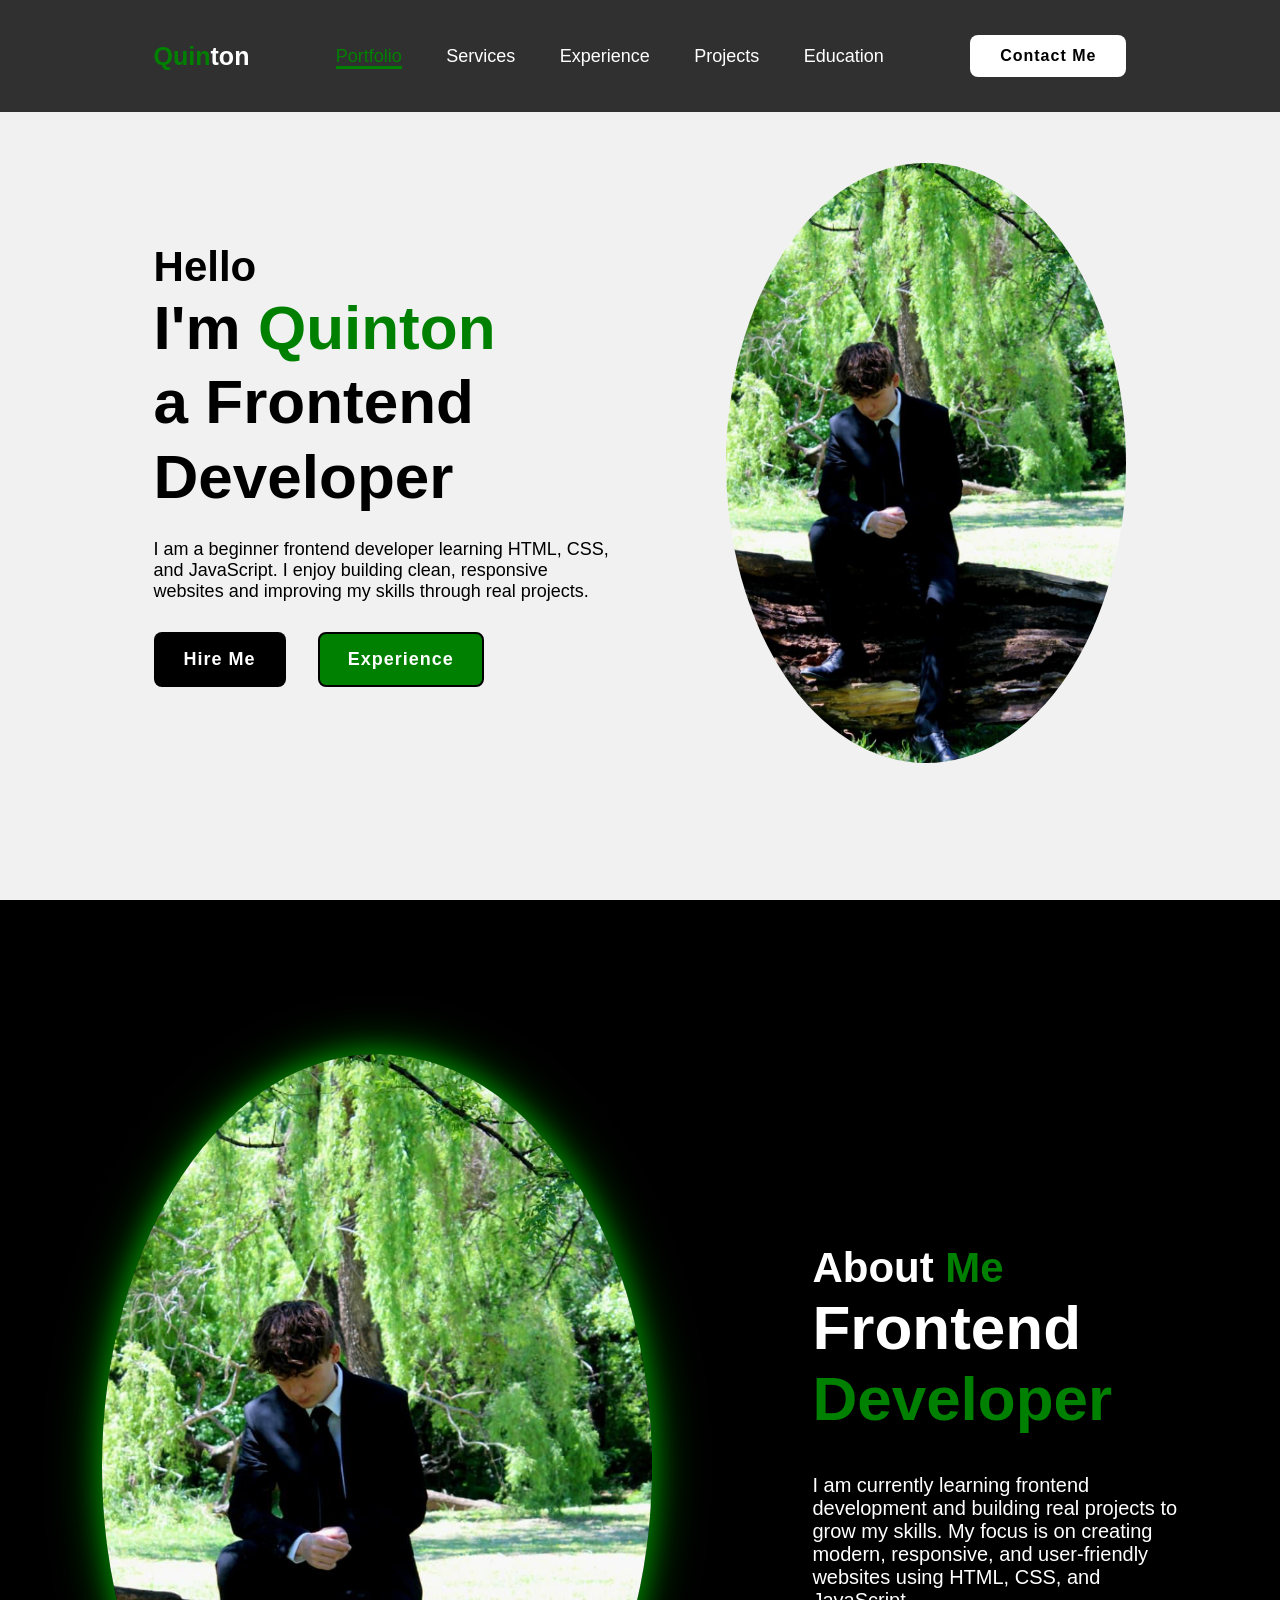
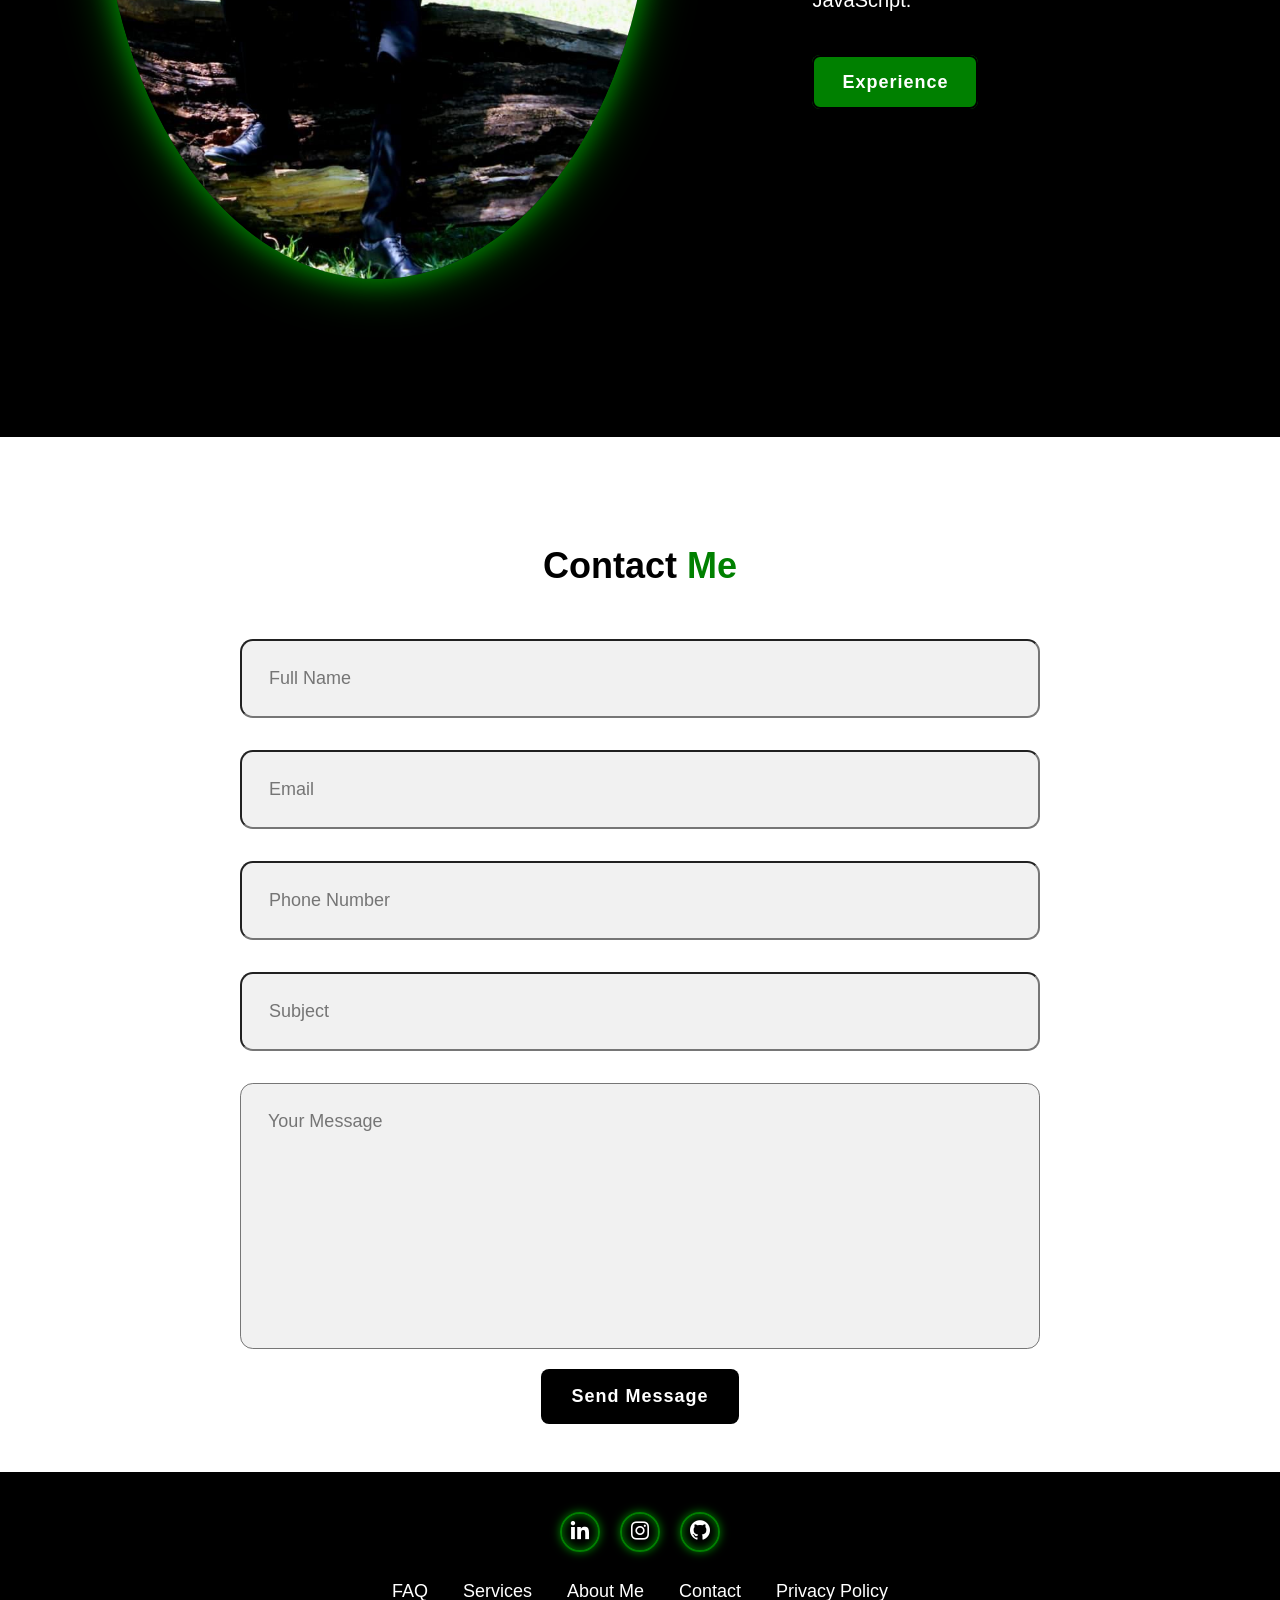
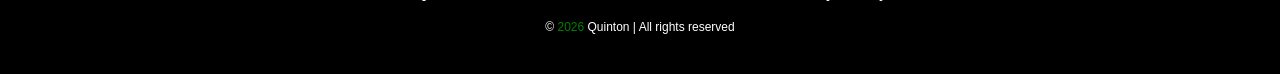
==== commit a40e7681: "Portfolio Final js" ====
--- a/index.html
+++ b/index.html
@@ -11,6 +11,8 @@
 <body>
 
 <header class="header">
+<i class="bx bx-menu" id="menu-icon"></i>
+
     <a href="index.html" class="logo"><span>Quin</span>ton</a>
 
     <nav class="navbar">
@@ -69,6 +71,8 @@
 
     <form action="https://formspree.io/f/mvzjakab" method="POST">
 
+        <p id="form-message"></p>
+
         <div class="input-box">
             <input type="text" name="name" placeholder="Full Name" required>
             <input type="email" name="email" placeholder="Email" required>
@@ -122,8 +126,12 @@
         </li>
     </ul>
 
-    <p class="copyright">© 2026 Quinton | All rights reserved</p>
+    <p class="copyright">© <span id="year"></span> Quinton | All rights reserved</p>
 </footer>
+<script src="script.js"></script>
 
+<button id="backToTop">
+    <i class="bx bx-up-arrow-alt"></i>
+</button>
 </body>
 </html>
--- a/style.css
+++ b/style.css
@@ -425,6 +425,35 @@
     padding: 30px 20px;
 }
 
+@media (max-width: 768px) {
+
+    #menu-icon {
+        display: block;
+    }
+
+    .navbar {
+        position: absolute;
+        top: 100%;
+        left: 0;
+        width: 100%;
+        background: white;
+        display: none;
+        flex-direction: column;
+        text-align: center;
+        padding: 20px 0;
+        box-shadow: 0 10px 20px rgba(0, 0, 0, 0.12);
+    }
+
+    .navbar.open {
+        display: flex;
+    }
+
+    .navbar a {
+        display: block;
+        margin: 12px 0;
+    }
+}
+
 }
 
 .services-page {
@@ -797,4 +826,68 @@
 
 html {
     scroll-behavior: smooth;
+}
+
+/* JAVASCRIPT FEATURES */
+
+#menu-icon {
+    font-size: 36px;
+    color: #111;
+    cursor: pointer;
+    display: none;
+}
+
+#backToTop {
+    position: fixed;
+    right: 25px;
+    bottom: 25px;
+    width: 45px;
+    height: 45px;
+    border: none;
+    border-radius: 50%;
+    background: #00ff88;
+    color: #111;
+    font-size: 26px;
+    cursor: pointer;
+    display: none;
+    justify-content: center;
+    align-items: center;
+    box-shadow: 0 0 20px rgba(0, 255, 136, 0.5);
+    z-index: 999;
+}
+
+#backToTop.show {
+    display: flex;
+}
+
+.home-content,
+.img-box,
+.about-img,
+.about-content,
+.project-card,
+.service-card,
+.timeline-item,
+.education-card,
+.learning-box {
+    opacity: 0;
+    transform: translateY(40px);
+    transition: 0.6s ease;
+}
+
+.show-reveal {
+    opacity: 1;
+    transform: translateY(0);
+}
+
+#form-message {
+    text-align: center;
+    margin-top: 20px;
+    font-size: 18px;
+    color: #00ff88;
+    font-weight: 600;
+    display: none;
+}
+
+#form-message.show-message {
+    display: block;
 }
